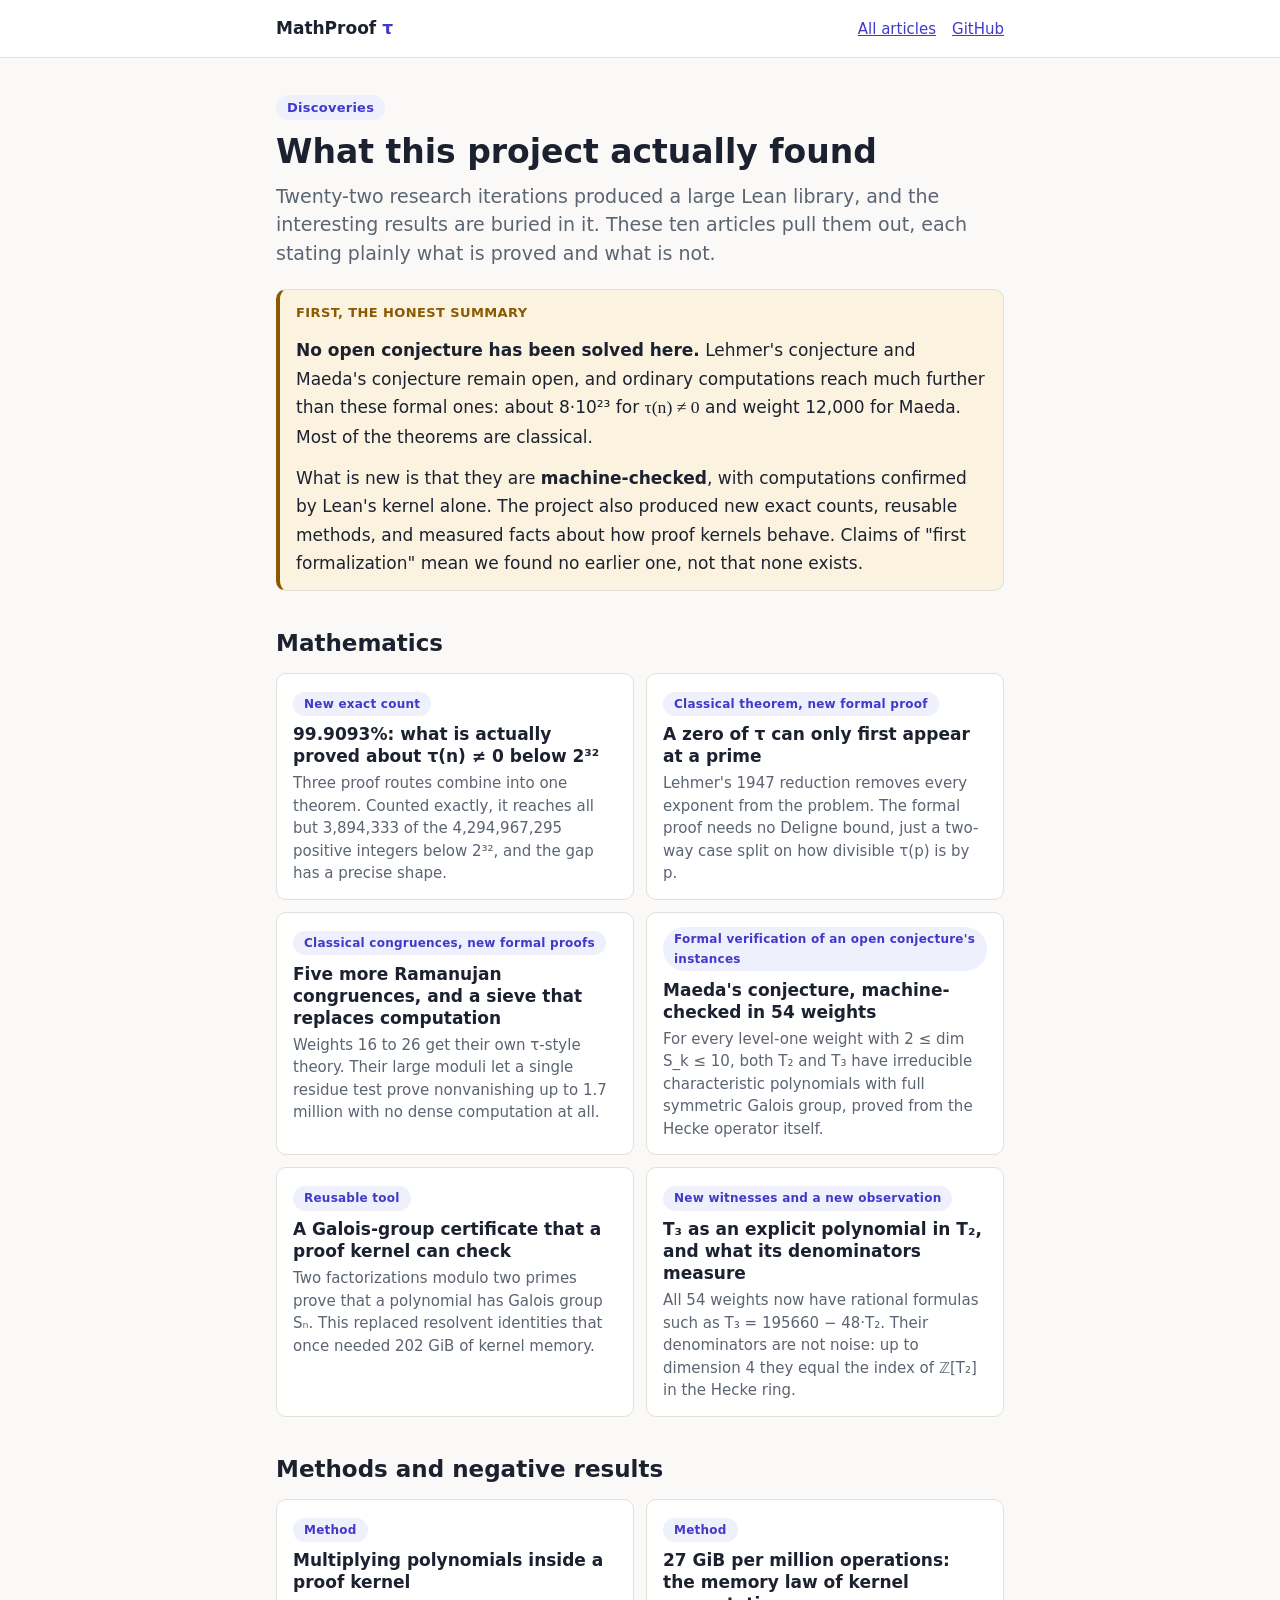
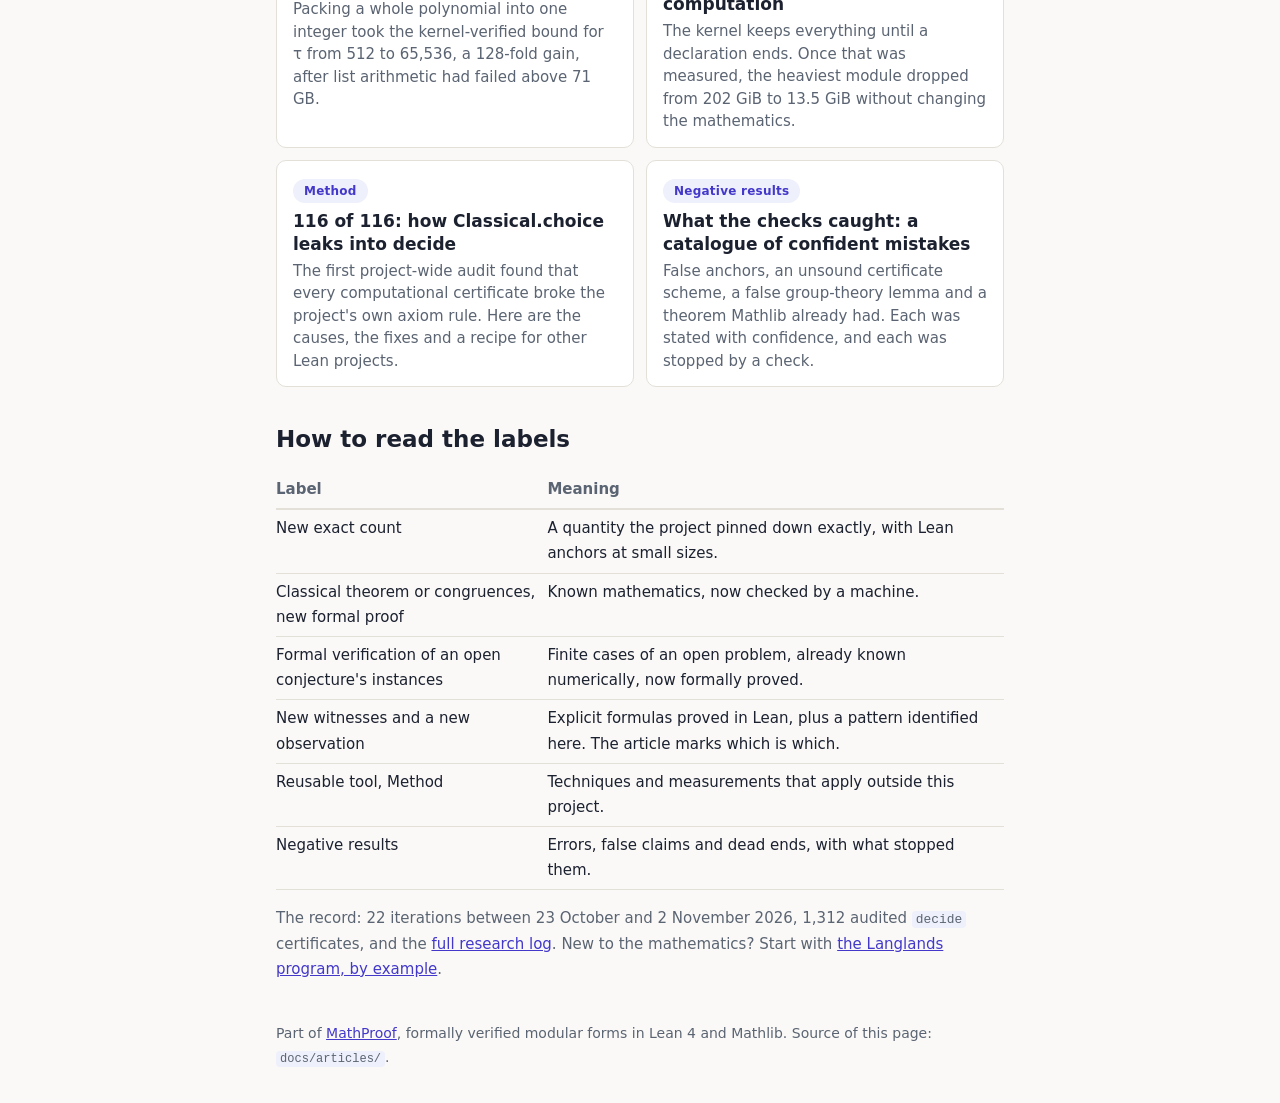
==== docs/articles/index.html @ 6b309aee "docs: Discoveries articles (10 pages) + Hecke index observation docs/articles/: standalone pages on " ====
<!doctype html>
<html lang="en">
<head>
<meta charset="utf-8">
<meta name="viewport" content="width=device-width, initial-scale=1">
<meta name="color-scheme" content="light dark">
<title>Discoveries — MathProof</title>
<meta name="description" content="Ten articles on what the MathProof project actually found: results, a new observation, methods and negative results, each separated from what is merely classical.">
<link rel="stylesheet" href="article.css">
</head>
<body>
<div class="bar"><div class="in">
  <a class="brand" href="../index.html">MathProof <span>τ</span></a>
  <nav><a href="index.html">All articles</a><a href="https://github.com/picodozbotdoz/math-proof1">GitHub</a></nav>
</div></div>
<main>
<span class="kicker">Discoveries</span>
<h1>What this project actually found</h1>
<p class="dek">Twenty-two research iterations produced a large Lean library, and the interesting results are buried in it. These ten articles pull them out, each stating plainly what is proved and what is not.</p>

<div class="box caveat"><span class="lbl">FIRST, THE HONEST SUMMARY</span>
<p><strong>No open conjecture has been solved here.</strong> Lehmer's conjecture and Maeda's conjecture remain open, and ordinary computations reach much further than these formal ones: about 8·10²³ for <span class="m">τ(n) ≠ 0</span> and weight 12,000 for Maeda. Most of the theorems are classical.</p>
<p>What is new is that they are <strong>machine-checked</strong>, with computations confirmed by Lean's kernel alone. The project also produced new exact counts, reusable methods, and measured facts about how proof kernels behave. Claims of "first formalization" mean we found no earlier one, not that none exists.</p></div>

<h2>Mathematics</h2>
<div class="cards">
<a class="card" href="lehmer-coverage.html"><span class="kicker">New exact count</span><b>99.9093%: what is actually proved about τ(n) ≠ 0 below 2³²</b><span class="d">Three proof routes combine into one theorem. Counted exactly, it reaches all but 3,894,333 of the 4,294,967,295 positive integers below 2³², and the gap has a precise shape.</span></a>
<a class="card" href="lehmer-prime-reduction.html"><span class="kicker">Classical theorem, new formal proof</span><b>A zero of τ can only first appear at a prime</b><span class="d">Lehmer&#x27;s 1947 reduction removes every exponent from the problem. The formal proof needs no Deligne bound, just a two-way case split on how divisible τ(p) is by p.</span></a>
<a class="card" href="higher-weight-sieves.html"><span class="kicker">Classical congruences, new formal proofs</span><b>Five more Ramanujan congruences, and a sieve that replaces computation</b><span class="d">Weights 16 to 26 get their own τ-style theory. Their large moduli let a single residue test prove nonvanishing up to 1.7 million with no dense computation at all.</span></a>
<a class="card" href="maeda-54-weights.html"><span class="kicker">Formal verification of an open conjecture&#x27;s instances</span><b>Maeda&#x27;s conjecture, machine-checked in 54 weights</b><span class="d">For every level-one weight with 2 ≤ dim S_k ≤ 10, both T₂ and T₃ have irreducible characteristic polynomials with full symmetric Galois group, proved from the Hecke operator itself.</span></a>
<a class="card" href="galois-certificates.html"><span class="kicker">Reusable tool</span><b>A Galois-group certificate that a proof kernel can check</b><span class="d">Two factorizations modulo two primes prove that a polynomial has Galois group Sₙ. This replaced resolvent identities that once needed 202 GiB of kernel memory.</span></a>
<a class="card" href="hecke-denominators.html"><span class="kicker">New witnesses and a new observation</span><b>T₃ as an explicit polynomial in T₂, and what its denominators measure</b><span class="d">All 54 weights now have rational formulas such as T₃ = 195660 − 48·T₂. Their denominators are not noise: up to dimension 4 they equal the index of ℤ[T₂] in the Hecke ring.</span></a>
</div>

<h2>Methods and negative results</h2>
<div class="cards">
<a class="card" href="kernel-bignum.html"><span class="kicker">Method</span><b>Multiplying polynomials inside a proof kernel</b><span class="d">Packing a whole polynomial into one integer took the kernel-verified bound for τ from 512 to 65,536, a 128-fold gain, after list arithmetic had failed above 71 GB.</span></a>
<a class="card" href="kernel-memory-law.html"><span class="kicker">Method</span><b>27 GiB per million operations: the memory law of kernel computation</b><span class="d">The kernel keeps everything until a declaration ends. Once that was measured, the heaviest module dropped from 202 GiB to 13.5 GiB without changing the mathematics.</span></a>
<a class="card" href="axiom-leaks.html"><span class="kicker">Method</span><b>116 of 116: how Classical.choice leaks into decide</b><span class="d">The first project-wide audit found that every computational certificate broke the project&#x27;s own axiom rule. Here are the causes, the fixes and a recipe for other Lean projects.</span></a>
<a class="card" href="what-the-checks-caught.html"><span class="kicker">Negative results</span><b>What the checks caught: a catalogue of confident mistakes</b><span class="d">False anchors, an unsound certificate scheme, a false group-theory lemma and a theorem Mathlib already had. Each was stated with confidence, and each was stopped by a check.</span></a>
</div>

<h2>How to read the labels</h2>
<div class="tw"><table>
<tr><th>Label</th><th>Meaning</th></tr>
<tr><td>New exact count</td><td>A quantity the project pinned down exactly, with Lean anchors at small sizes.</td></tr>
<tr><td>Classical theorem or congruences, new formal proof</td><td>Known mathematics, now checked by a machine.</td></tr>
<tr><td>Formal verification of an open conjecture's instances</td><td>Finite cases of an open problem, already known numerically, now formally proved.</td></tr>
<tr><td>New witnesses and a new observation</td><td>Explicit formulas proved in Lean, plus a pattern identified here. The article marks which is which.</td></tr>
<tr><td>Reusable tool, Method</td><td>Techniques and measurements that apply outside this project.</td></tr>
<tr><td>Negative results</td><td>Errors, false claims and dead ends, with what stopped them.</td></tr>
</table></div>
<p class="src">The record: 22 iterations between 23 October and 2 November 2026, 1,312 audited <code>decide</code> certificates, and the <a href="https://github.com/picodozbotdoz/math-proof1/blob/master/research/research-log.md">full research log</a>. New to the mathematics? Start with <a href="../langlands.html">the Langlands program, by example</a>.</p>
</main>
<footer>Part of <a href="../index.html">MathProof</a>, formally verified modular forms in Lean 4 and Mathlib. Source of this page: <code>docs/articles/</code>.</footer>
<script src="article.js"></script>
</body>
</html>
---- docs/articles/article.css ----
/* Shared stylesheet for docs/articles/.  No external resources. */
:root {
  --ink: #1c2130; --accent: #4338ca; --accent-soft: #eef0fb;
  --muted: #5b6472; --bg: #faf9f7; --card: #ffffff; --border: #e3e0d8;
  --warn: #8a5a00; --warn-soft: #fbf3e0; --good: #17694a; --good-soft: #e6f4ee;
  --series-1: #2a78d6; --series-2: #eb6834; --grid: #e7e4dc;
}
@media (prefers-color-scheme: dark) {
  :root {
    --ink: #e8e8f0; --accent: #a5a8f5; --accent-soft: #272a45;
    --muted: #a0a6b4; --bg: #16161f; --card: #1e1e2a; --border: #33334a;
    --warn: #e7bd6a; --warn-soft: #33290f; --good: #6fd0a8; --good-soft: #15302a;
    --series-1: #3987e5; --series-2: #d95926; --grid: #2d2d40;
  }
}
* { box-sizing: border-box; }
html { -webkit-text-size-adjust: 100%; }
body {
  margin: 0; background: var(--bg); color: var(--ink);
  font: 17px/1.68 ui-sans-serif, system-ui, "Segoe UI", Helvetica, Arial, sans-serif;
}
.bar { border-bottom: 1px solid var(--border); background: var(--card); }
.bar .in { max-width: 760px; margin: 0 auto; padding: 14px 16px; display: flex; flex-wrap: wrap; gap: 6px 20px; align-items: baseline; }
.brand { font-weight: 700; color: var(--ink); text-decoration: none; }
.brand span { color: var(--accent); }
.bar nav { margin-left: auto; display: flex; gap: 16px; font-size: 15px; }
a { color: var(--accent); }
main { max-width: 760px; margin: 0 auto; padding: 34px 16px 20px; }
.kicker { display: inline-block; font-size: 13px; font-weight: 600; letter-spacing: .02em; color: var(--accent); background: var(--accent-soft); border-radius: 999px; padding: 2px 11px; }
h1 { font-size: 33px; line-height: 1.2; margin: 12px 0 10px; text-wrap: balance; }
.dek { font-size: 19px; line-height: 1.5; color: var(--muted); margin: 0 0 22px; }
h2 { font-size: 23px; line-height: 1.3; margin: 38px 0 10px; }
h3 { font-size: 18px; margin: 26px 0 6px; }
p, ul, ol { margin: 12px 0; }
li { margin: 6px 0; }
code { font: .86em/1.4 ui-monospace, SFMono-Regular, Menlo, Consolas, monospace; background: var(--accent-soft); padding: 1px 4px; border-radius: 4px; overflow-wrap: anywhere; }
pre { background: var(--card); border: 1px solid var(--border); border-radius: 8px; padding: 12px 14px; overflow-x: auto; font: 14px/1.5 ui-monospace, SFMono-Regular, Menlo, Consolas, monospace; }
pre code { background: none; padding: 0; font: inherit; overflow-wrap: normal; }
.eq { text-align: center; font-size: 19px; margin: 18px 0; padding: 4px 0; overflow-x: auto; font-family: "STIX Two Math", "Cambria Math", "Times New Roman", serif; }
.m { font-family: "STIX Two Math", "Cambria Math", "Times New Roman", serif; font-size: 1.04em; white-space: nowrap; }
.m.w { white-space: normal; }
.tw { overflow-x: auto; margin: 16px 0; }
table { border-collapse: collapse; width: 100%; font-size: 15px; font-variant-numeric: tabular-nums; }
th { text-align: left; font-weight: 600; color: var(--muted); border-bottom: 2px solid var(--border); padding: 6px 10px 6px 0; vertical-align: bottom; }
td { border-bottom: 1px solid var(--border); padding: 6px 10px 6px 0; vertical-align: top; }
td.r, th.r { text-align: right; }
.box { border: 1px solid var(--border); background: var(--card); border-radius: 10px; padding: 12px 16px; margin: 18px 0; }
.box > :first-child { margin-top: 0; } .box > :last-child { margin-bottom: 0; }
.box.proved { border-left: 4px solid var(--good); }
.box.caveat { border-left: 4px solid var(--warn); background: var(--warn-soft); }
.lbl { display: block; font-size: 13px; font-weight: 700; letter-spacing: .03em; margin-bottom: 2px; }
.proved .lbl { color: var(--good); } .caveat .lbl { color: var(--warn); }
.src { font-size: 15px; color: var(--muted); }
.fig { margin: 20px 0; } .fig svg { display: block; width: 100%; height: auto; }
.fig figcaption, figcaption { font-size: 14px; color: var(--muted); margin-top: 4px; }
.fig text { fill: var(--muted); font: 12px ui-sans-serif, system-ui, sans-serif; }
.fig text.v { fill: var(--ink); }
.legend { display: flex; gap: 16px; font-size: 14px; color: var(--muted); margin: 0 0 4px; }
.sw { display: inline-block; width: 11px; height: 11px; border-radius: 3px; margin-right: 5px; vertical-align: -1px; }
#tip { position: fixed; z-index: 5; pointer-events: none; display: none; background: var(--ink); color: var(--bg); font-size: 13px; padding: 4px 8px; border-radius: 6px; max-width: 260px; }
.tool { border: 1px solid var(--border); background: var(--card); border-radius: 10px; padding: 14px 16px; margin: 20px 0; }
.tool label { font-weight: 600; font-size: 15px; display: block; margin-bottom: 6px; }
.tool .row { display: flex; flex-wrap: wrap; gap: 8px; }
.tool input { flex: 1 1 200px; min-width: 0; font: inherit; padding: 6px 10px; border: 1px solid var(--border); border-radius: 7px; background: var(--bg); color: var(--ink); }
.tool button { font: inherit; font-size: 14px; padding: 6px 10px; border: 1px solid var(--border); border-radius: 7px; background: transparent; color: var(--ink); cursor: pointer; min-height: 38px; }
.tool button:hover { border-color: var(--accent); }
.tool output { display: block; margin-top: 10px; font-size: 15px; min-height: 3em; }
.cards { display: grid; gap: 12px; grid-template-columns: repeat(auto-fit, minmax(290px, 1fr)); margin: 14px 0; }
.card { display: block; background: var(--card); border: 1px solid var(--border); border-radius: 10px; padding: 14px 16px; color: var(--ink); text-decoration: none; }
.card:hover { border-color: var(--accent); }
.card b { display: block; font-size: 17px; line-height: 1.3; margin: 7px 0 5px; }
.card span.d { display: block; font-size: 15px; line-height: 1.5; color: var(--muted); }
.card .kicker { font-size: 12px; }
.pn { display: flex; flex-wrap: wrap; justify-content: space-between; gap: 12px; border-top: 1px solid var(--border); margin-top: 40px; padding-top: 14px; font-size: 15px; }
footer { max-width: 760px; margin: 0 auto; padding: 8px 16px 34px; font-size: 14px; color: var(--muted); }
@media (max-width: 520px) { body { font-size: 16px; } h1 { font-size: 27px; } .dek { font-size: 17px; } .eq { font-size: 17px; } }
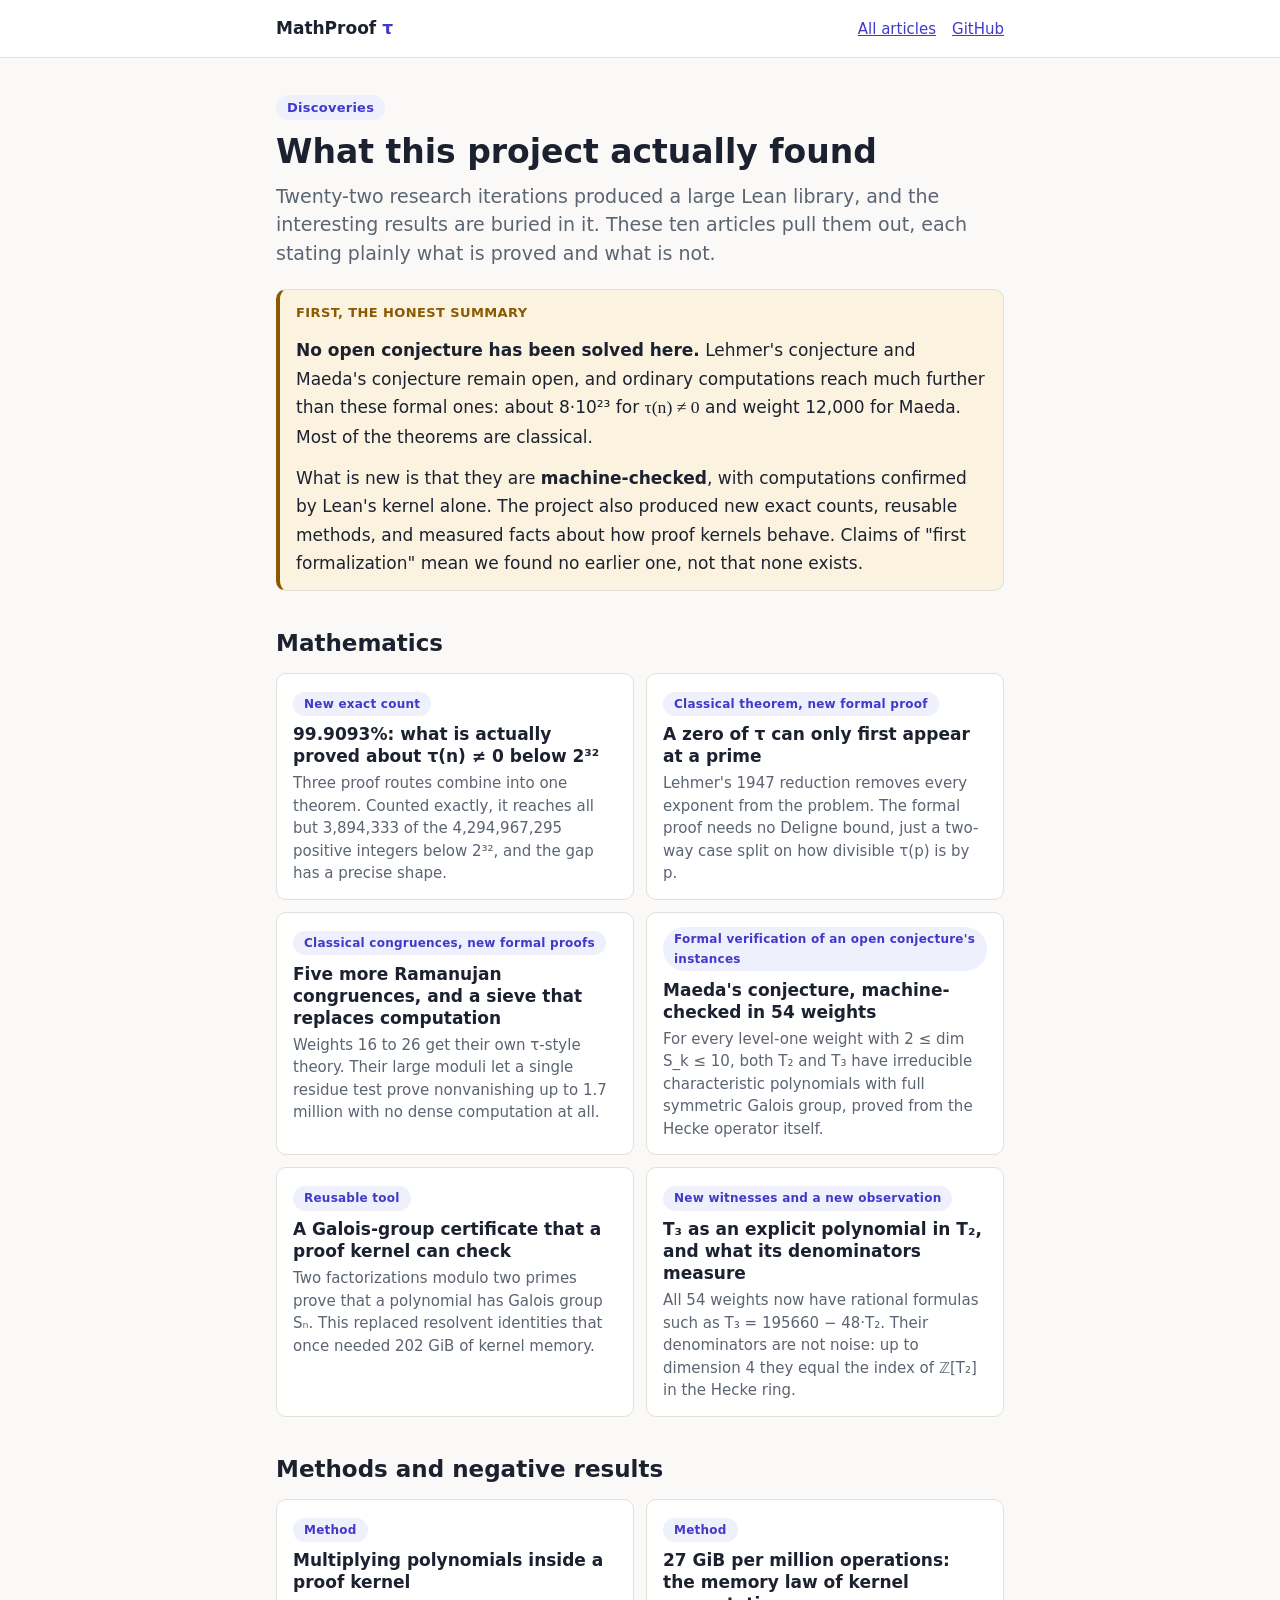
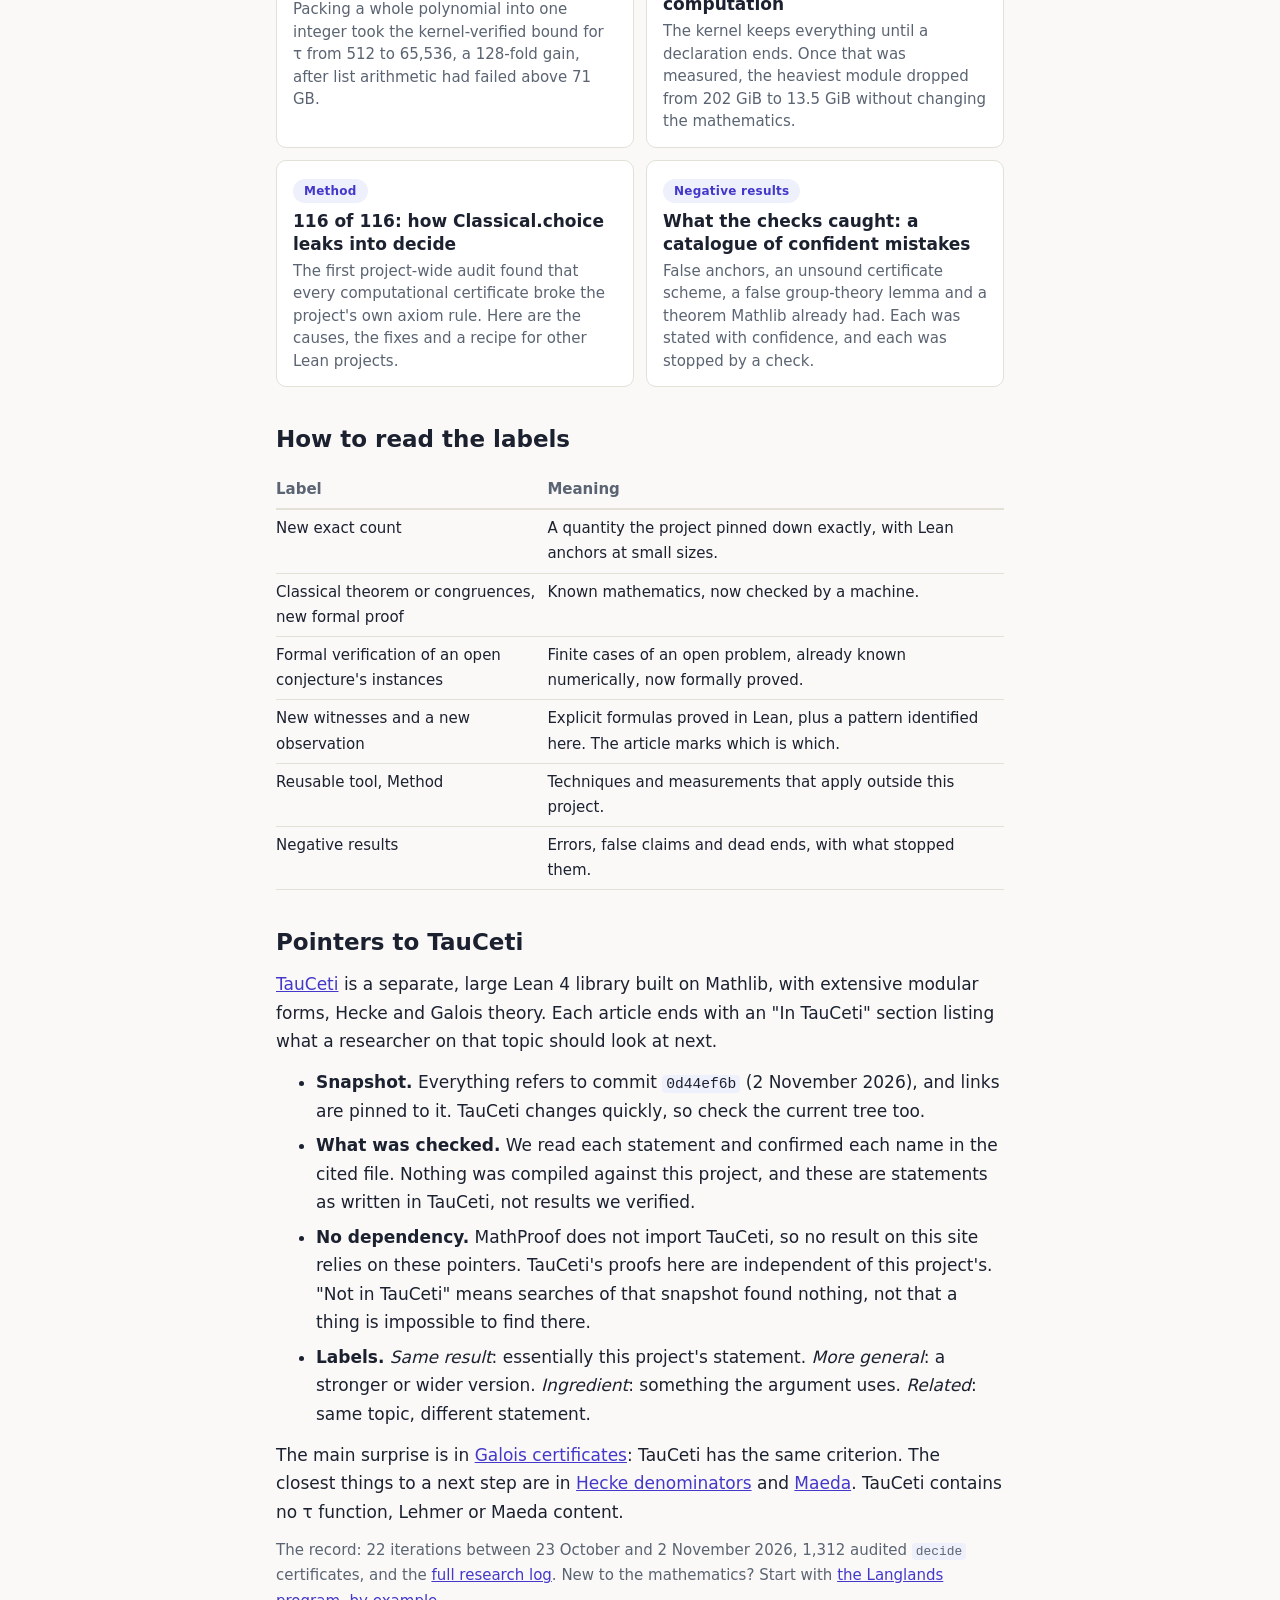
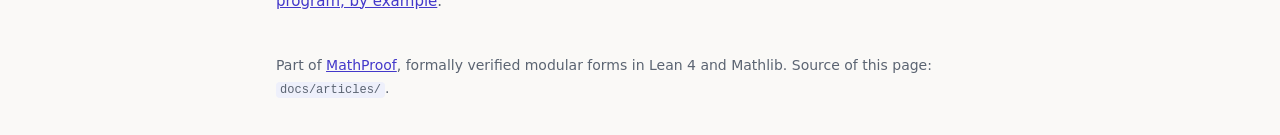
==== commit 51a5eb1d: "docs: TauCeti pointers in every article; correct the Iteration 21 survey Each article gains an "In T" ====
--- a/docs/articles/index.html
+++ b/docs/articles/index.html
@@ -50,6 +50,15 @@
 <tr><td>Reusable tool, Method</td><td>Techniques and measurements that apply outside this project.</td></tr>
 <tr><td>Negative results</td><td>Errors, false claims and dead ends, with what stopped them.</td></tr>
 </table></div>
+<h2 id="tauceti">Pointers to TauCeti</h2>
+<p><a href="https://github.com/TauCetiProject/TauCeti">TauCeti</a> is a separate, large Lean 4 library built on Mathlib, with extensive modular forms, Hecke and Galois theory. Each article ends with an "In TauCeti" section listing what a researcher on that topic should look at next.</p>
+<ul>
+<li><strong>Snapshot.</strong> Everything refers to commit <code>0d44ef6b</code> (2 November 2026), and links are pinned to it. TauCeti changes quickly, so check the current tree too.</li>
+<li><strong>What was checked.</strong> We read each statement and confirmed each name in the cited file. Nothing was compiled against this project, and these are statements as written in TauCeti, not results we verified.</li>
+<li><strong>No dependency.</strong> MathProof does not import TauCeti, so no result on this site relies on these pointers. TauCeti's proofs here are independent of this project's. "Not in TauCeti" means searches of that snapshot found nothing, not that a thing is impossible to find there.</li>
+<li><strong>Labels.</strong> <em>Same result</em>: essentially this project's statement. <em>More general</em>: a stronger or wider version. <em>Ingredient</em>: something the argument uses. <em>Related</em>: same topic, different statement.</li>
+</ul>
+<p>The main surprise is in <a href="galois-certificates.html#tauceti">Galois certificates</a>: TauCeti has the same criterion. The closest things to a next step are in <a href="hecke-denominators.html#tauceti">Hecke denominators</a> and <a href="maeda-54-weights.html#tauceti">Maeda</a>. TauCeti contains no τ function, Lehmer or Maeda content.</p>
 <p class="src">The record: 22 iterations between 23 October and 2 November 2026, 1,312 audited <code>decide</code> certificates, and the <a href="https://github.com/picodozbotdoz/math-proof1/blob/master/research/research-log.md">full research log</a>. New to the mathematics? Start with <a href="../langlands.html">the Langlands program, by example</a>.</p>
 </main>
 <footer>Part of <a href="../index.html">MathProof</a>, formally verified modular forms in Lean 4 and Mathlib. Source of this page: <code>docs/articles/</code>.</footer>
--- a/docs/articles/article.css
+++ b/docs/articles/article.css
@@ -74,3 +74,7 @@
 .pn { display: flex; flex-wrap: wrap; justify-content: space-between; gap: 12px; border-top: 1px solid var(--border); margin-top: 40px; padding-top: 14px; font-size: 15px; }
 footer { max-width: 760px; margin: 0 auto; padding: 8px 16px 34px; font-size: 14px; color: var(--muted); }
 @media (max-width: 520px) { body { font-size: 16px; } h1 { font-size: 27px; } .dek { font-size: 17px; } .eq { font-size: 17px; } }
+.tc { padding-left: 18px; }
+.tc li { margin: 12px 0; font-size: 16px; line-height: 1.55; }
+.tc code { font-size: .84em; }
+.rel { display: inline-block; font-size: 12px; font-weight: 600; color: var(--muted); border: 1px solid var(--border); border-radius: 999px; padding: 0 8px; white-space: nowrap; }
